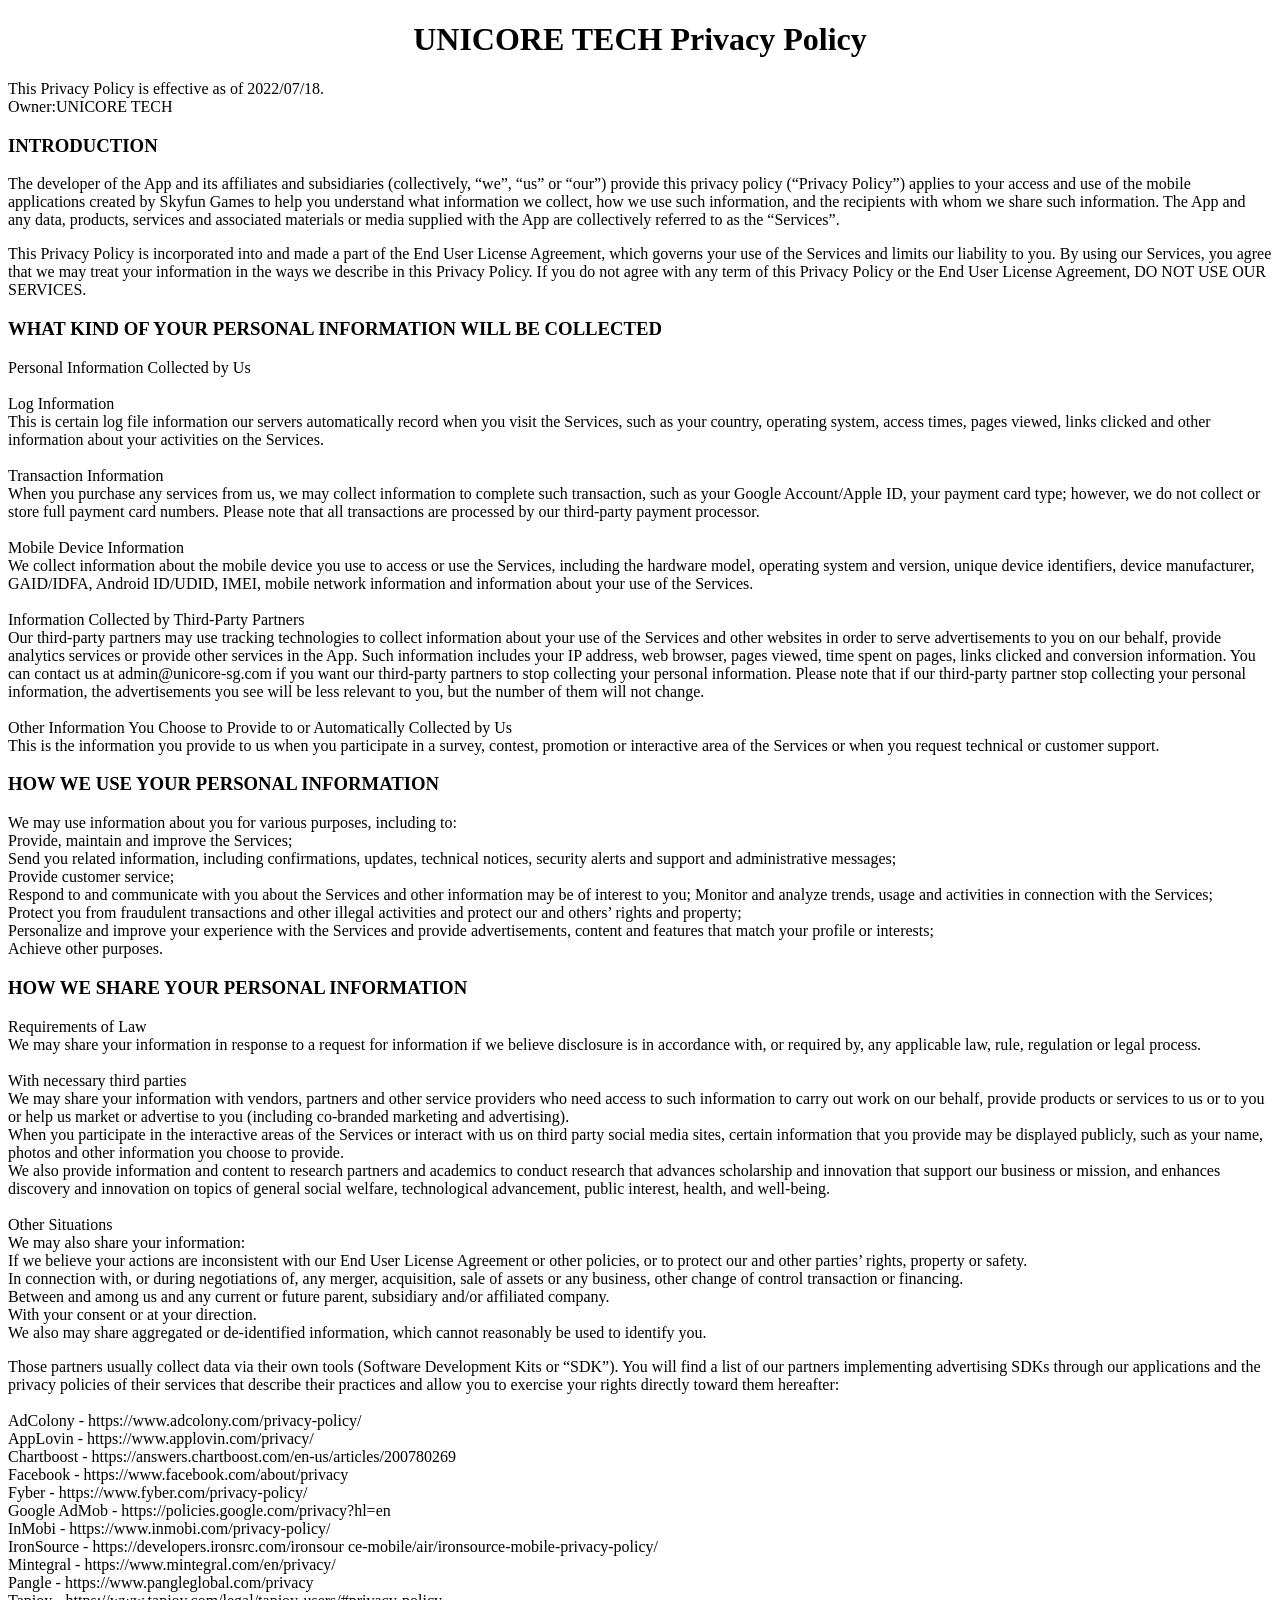
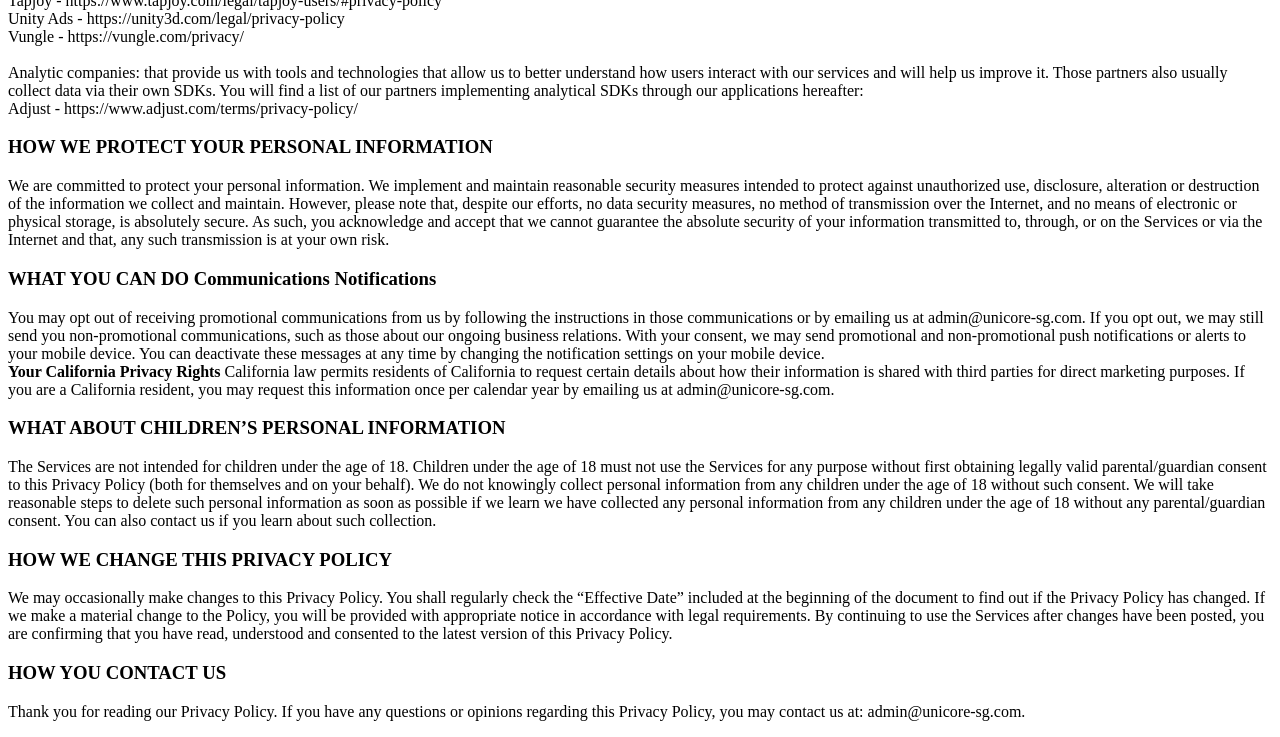
==== privacy.html @ 19e4e2d3 "feat: init project" ====
<!DOCTYPE html>
<html>

<head>
	<meta http-equiv="Content-Type" content="text/html; charset=UTF-8">

	<title>UNICORE TECH Privacy Policy</title>
</head>

<body>
	<h1 align="center">UNICORE TECH Privacy Policy</h1>
	<p>This Privacy Policy is effective as of 2022/07/18.<br>
		Owner:UNICORE TECH</p>
	<h3>INTRODUCTION</h3>
	<p>The developer of the App and its affiliates and subsidiaries (collectively, “we”, “us” or “our”) provide this
		privacy policy (“Privacy Policy”) applies to your access and use of the mobile applications created by Skyfun
		Games
		to help you understand what information we collect, how we use such information, and the recipients with whom we
		share such information. The App and any data, products, services and associated materials or media supplied with
		the App are collectively referred to as the “Services”.</p>
	<p>
		This Privacy Policy is incorporated into and made a part of the End User License Agreement, which governs your
		use of the Services and limits our liability to you. By using our Services, you agree that we may treat your
		information in the ways we describe in this Privacy Policy. If you do not agree with any term of this Privacy
		Policy or the End User License Agreement, DO NOT USE OUR SERVICES.
	</p>

	<h3>
		WHAT KIND OF YOUR PERSONAL INFORMATION WILL BE COLLECTED
	</h3>
	<p>
		Personal Information Collected by Us <br><br>
		Log Information <br>
		This is certain log file information our servers automatically record when you visit the Services, such as your
		country, operating system, access times, pages viewed, links clicked and other information about your activities
		on the Services.<br><br>
		Transaction Information <br>
		When you purchase any services from us, we may collect information to complete such transaction, such as your
		Google Account/Apple ID, your payment card type; however, we do not collect or store full payment card numbers.
		Please note that all transactions are processed by our third-party payment processor.<br><br>
		Mobile Device Information<br>
		We collect information about the mobile device you use to access or use the Services, including the hardware
		model, operating system and version, unique device identifiers, device manufacturer, GAID/IDFA, Android ID/UDID,
		IMEI, mobile network information and information about your use of the Services.<br><br>
		Information Collected by Third-Party Partners<br>
		Our third-party partners may use tracking technologies to collect information about your use of the Services and
		other websites in order to serve advertisements to you on our behalf, provide analytics services or provide
		other services in the App. Such information includes your IP address, web browser, pages viewed, time spent on
		pages, links clicked and conversion information. You can contact us at admin@unicore-sg.com if you want
		our
		third-party partners to stop collecting your personal information. Please note that if our third-party partner
		stop collecting your personal information, the advertisements you see will be less relevant to you, but the
		number of them will not change.<br><br>
		Other Information You Choose to Provide to or Automatically Collected by Us<br>
		This is the information you provide to us when you participate in a survey, contest, promotion or interactive
		area of the Services or when you request technical or customer support.
	</p>

	<h3>
		HOW WE USE YOUR PERSONAL INFORMATION
	</h3>
	<p>
		We may use information about you for various purposes, including to:<br>
		Provide, maintain and improve the Services;<br>
		Send you related information, including confirmations, updates, technical notices, security alerts and support
		and administrative messages;<br>
		Provide customer service;<br>
		Respond to and communicate with you about the Services and other information may be of interest to you;
		Monitor and analyze trends, usage and activities in connection with the Services;<br>
		Protect you from fraudulent transactions and other illegal activities and protect our and others’ rights and
		property;<br>
		Personalize and improve your experience with the Services and provide advertisements, content and features that
		match your profile or interests;<br>
		Achieve other purposes.<br>
	</p>

	<h3>
		HOW WE SHARE YOUR PERSONAL INFORMATION
	</h3>
	<p>
		Requirements of Law <br>
		We may share your information in response to a request for information if we believe disclosure is in accordance
		with, or required by, any applicable law, rule, regulation or legal process.<br><br>
		With necessary third parties<br>
		We may share your information with vendors, partners and other service providers who need access to such
		information to carry out work on our behalf, provide products or services to us or to you or help us market or
		advertise to you (including co-branded marketing and advertising).<br>
		When you participate in the interactive areas of the Services or interact with us on third party social media
		sites, certain information that you provide may be displayed publicly, such as your name, photos and other
		information you choose to provide.<br>
		We also provide information and content to research partners and academics to conduct research that advances
		scholarship and innovation that support our business or mission, and enhances discovery and innovation on topics
		of general social welfare, technological advancement, public interest, health, and well-being.<br><br>
		Other Situations<br>
		We may also share your information:<br>
		If we believe your actions are inconsistent with our End User License Agreement or other policies, or to protect
		our and other parties’ rights, property or safety.<br>
		In connection with, or during negotiations of, any merger, acquisition, sale of assets or any business, other
		change of control transaction or financing.<br>
		Between and among us and any current or future parent, subsidiary and/or affiliated company.<br>
		With your consent or at your direction.<br>
		We also may share aggregated or de-identified information, which cannot reasonably be used to identify you.<br>

	</p>
	<p>
		Those partners usually collect data via their own tools (Software Development Kits or “SDK”). You will find a
		list of our partners implementing advertising SDKs through our applications and the privacy policies of their
		services that describe their practices and allow you to exercise your rights directly toward them
		hereafter:<br><br>

		AdColony - https://www.adcolony.com/privacy-policy/<br>

		AppLovin - https://www.applovin.com/privacy/<br>

		Chartboost - https://answers.chartboost.com/en-us/articles/200780269<br>

		Facebook - https://www.facebook.com/about/privacy<br>

		Fyber - https://www.fyber.com/privacy-policy/<br>

		Google AdMob - https://policies.google.com/privacy?hl=en <br>

		InMobi - https://www.inmobi.com/privacy-policy/<br>

		IronSource - https://developers.ironsrc.com/ironsour ce-mobile/air/ironsource-mobile-privacy-policy/<br>

		Mintegral - https://www.mintegral.com/en/privacy/<br>

		Pangle - https://www.pangleglobal.com/privacy<br>

		Tapjoy - https://www.tapjoy.com/legal/tapjoy-users/#privacy-policy<br>

		Unity Ads - https://unity3d.com/legal/privacy-policy<br>

		Vungle - https://vungle.com/privacy/<br><br>

		Analytic companies: that provide us with tools and technologies that allow us to better understand how users
		interact with our services and will help us improve it. Those partners also usually collect data via their own
		SDKs. You will find a list of our partners implementing analytical SDKs through our applications hereafter:<br>

		Adjust - https://www.adjust.com/terms/privacy-policy/<br>

	</p>

	<h3>
		HOW WE PROTECT YOUR PERSONAL INFORMATION
	</h3>
	<p>
		We are committed to protect your personal information. We implement and maintain reasonable security measures
		intended to protect against unauthorized use, disclosure, alteration or destruction of the information we
		collect and maintain. However, please note that, despite our efforts, no data security measures, no method of
		transmission over the Internet, and no means of electronic or physical storage, is absolutely secure. As such,
		you acknowledge and accept that we cannot guarantee the absolute security of your information transmitted to,
		through, or on the Services or via the Internet and that, any such transmission is at your own risk.
	</p>


	<h3>
		WHAT YOU CAN DO
		Communications Notifications

	</h3>
	<p>
		You may opt out of receiving promotional communications from us by following the instructions in those
		communications or by emailing us at admin@unicore-sg.com. If you opt out, we may still send you
		non-promotional
		communications, such as those about our ongoing business relations. With your consent, we may send promotional
		and non-promotional push notifications or alerts to your mobile device.
		You can deactivate these messages at any time by changing the notification settings on your mobile device.<br>
		<b>Your California Privacy Rights </b> California law permits residents of California to request certain details
		about how their information is shared with third parties for direct marketing purposes. If you are a California
		resident, you may request this information once per calendar year by emailing us at admin@unicore-sg.com.

	</p>


	<h3>
		WHAT ABOUT CHILDREN’S PERSONAL INFORMATION
	</h3>
	<p>
		The Services are not intended for children under the age of 18. Children under the age of 18 must not use the
		Services for any purpose without first obtaining legally valid parental/guardian consent to this Privacy Policy
		(both for themselves and on your behalf). We do not knowingly collect personal information from any children
		under the age of 18 without such consent. We will take reasonable steps to delete such personal information as
		soon as possible if we learn we have collected any personal information from any children under the age of 18
		without any parental/guardian consent. You can also contact us if you learn about such collection.
	</p>


	<h3>
		HOW WE CHANGE THIS PRIVACY POLICY
	</h3>
	<p>
		We may occasionally make changes to this Privacy Policy. You shall regularly check the “Effective Date” included
		at the beginning of the document to find out if the Privacy Policy has changed. If we make a material change to
		the Policy, you will be provided with appropriate notice in accordance with legal requirements. By continuing to
		use the Services after changes have been posted, you are confirming that you have read, understood and consented
		to the latest version of this Privacy Policy.
	</p>


	<h3>
		HOW YOU CONTACT US
	</h3>
	<p>
		Thank you for reading our Privacy Policy. If you have any questions or opinions regarding this Privacy Policy,
		you may contact us at: admin@unicore-sg.com.
	</p>


</body>

</html>
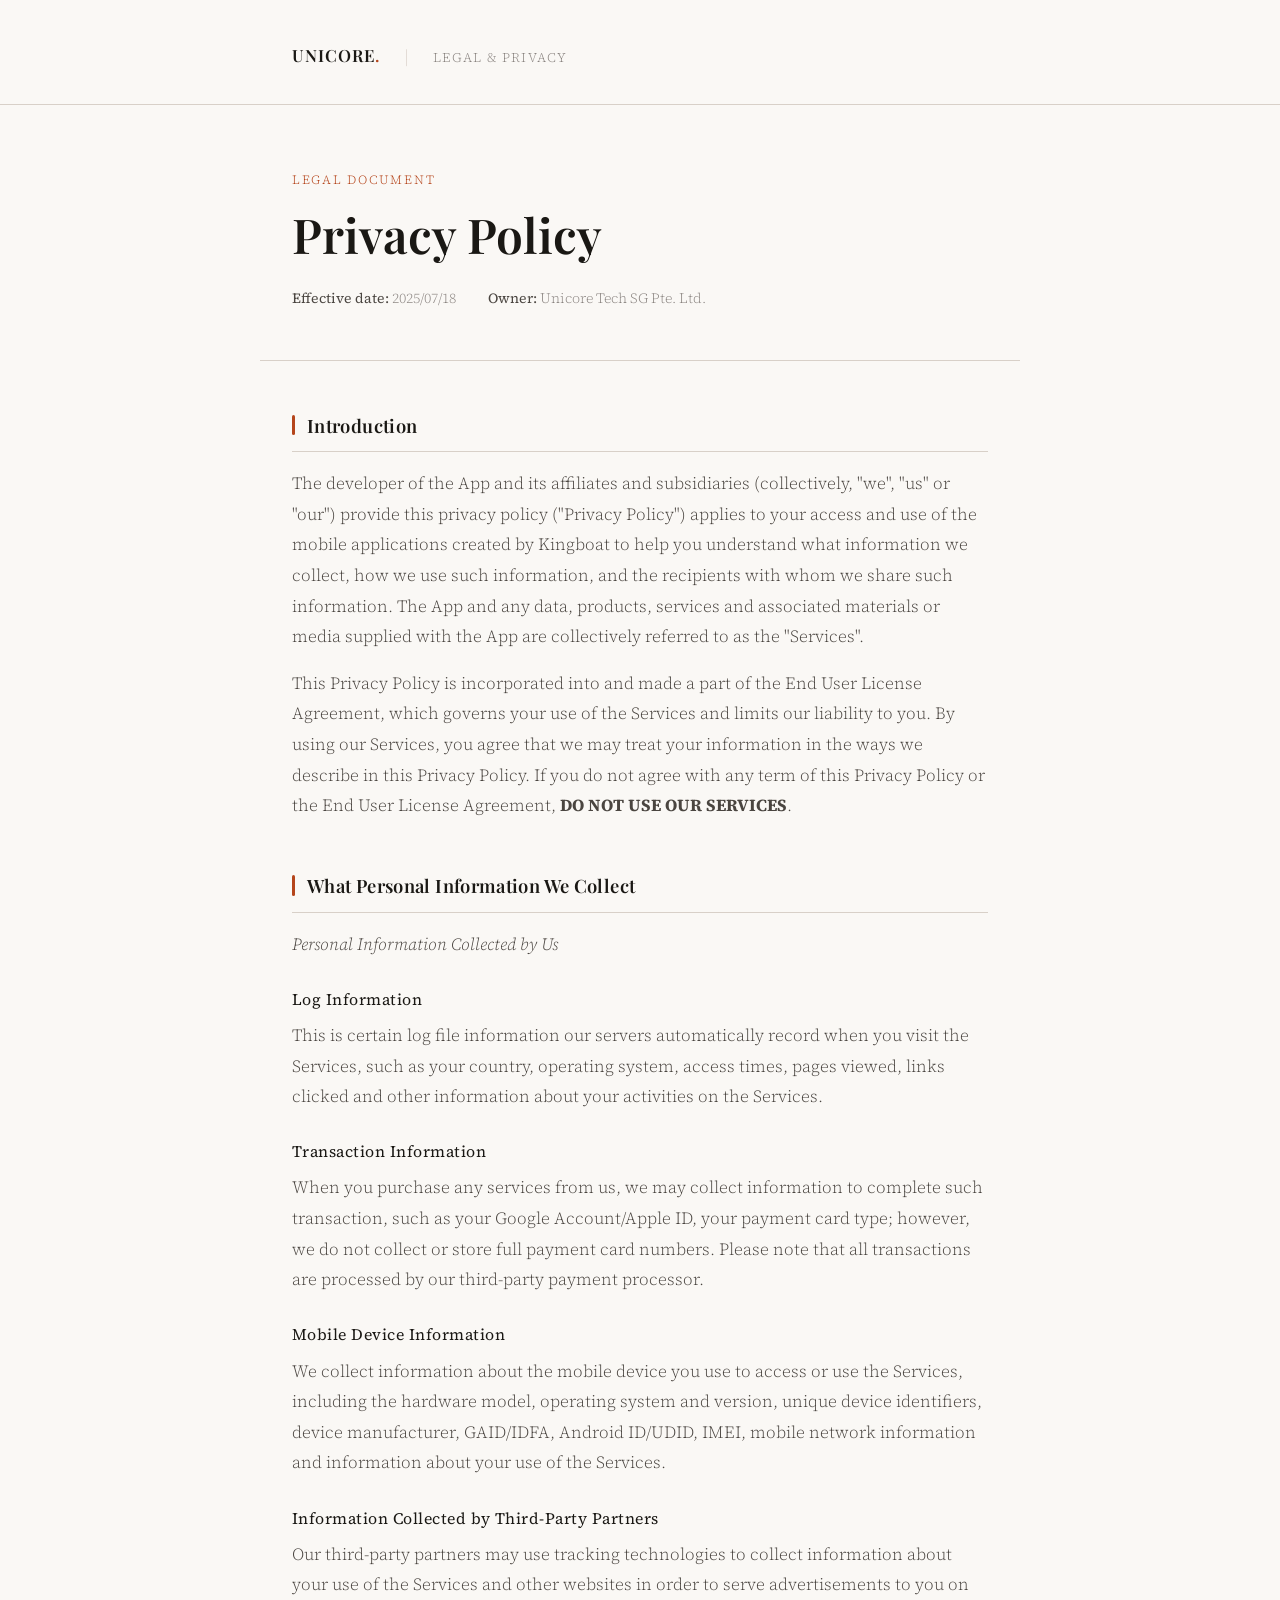
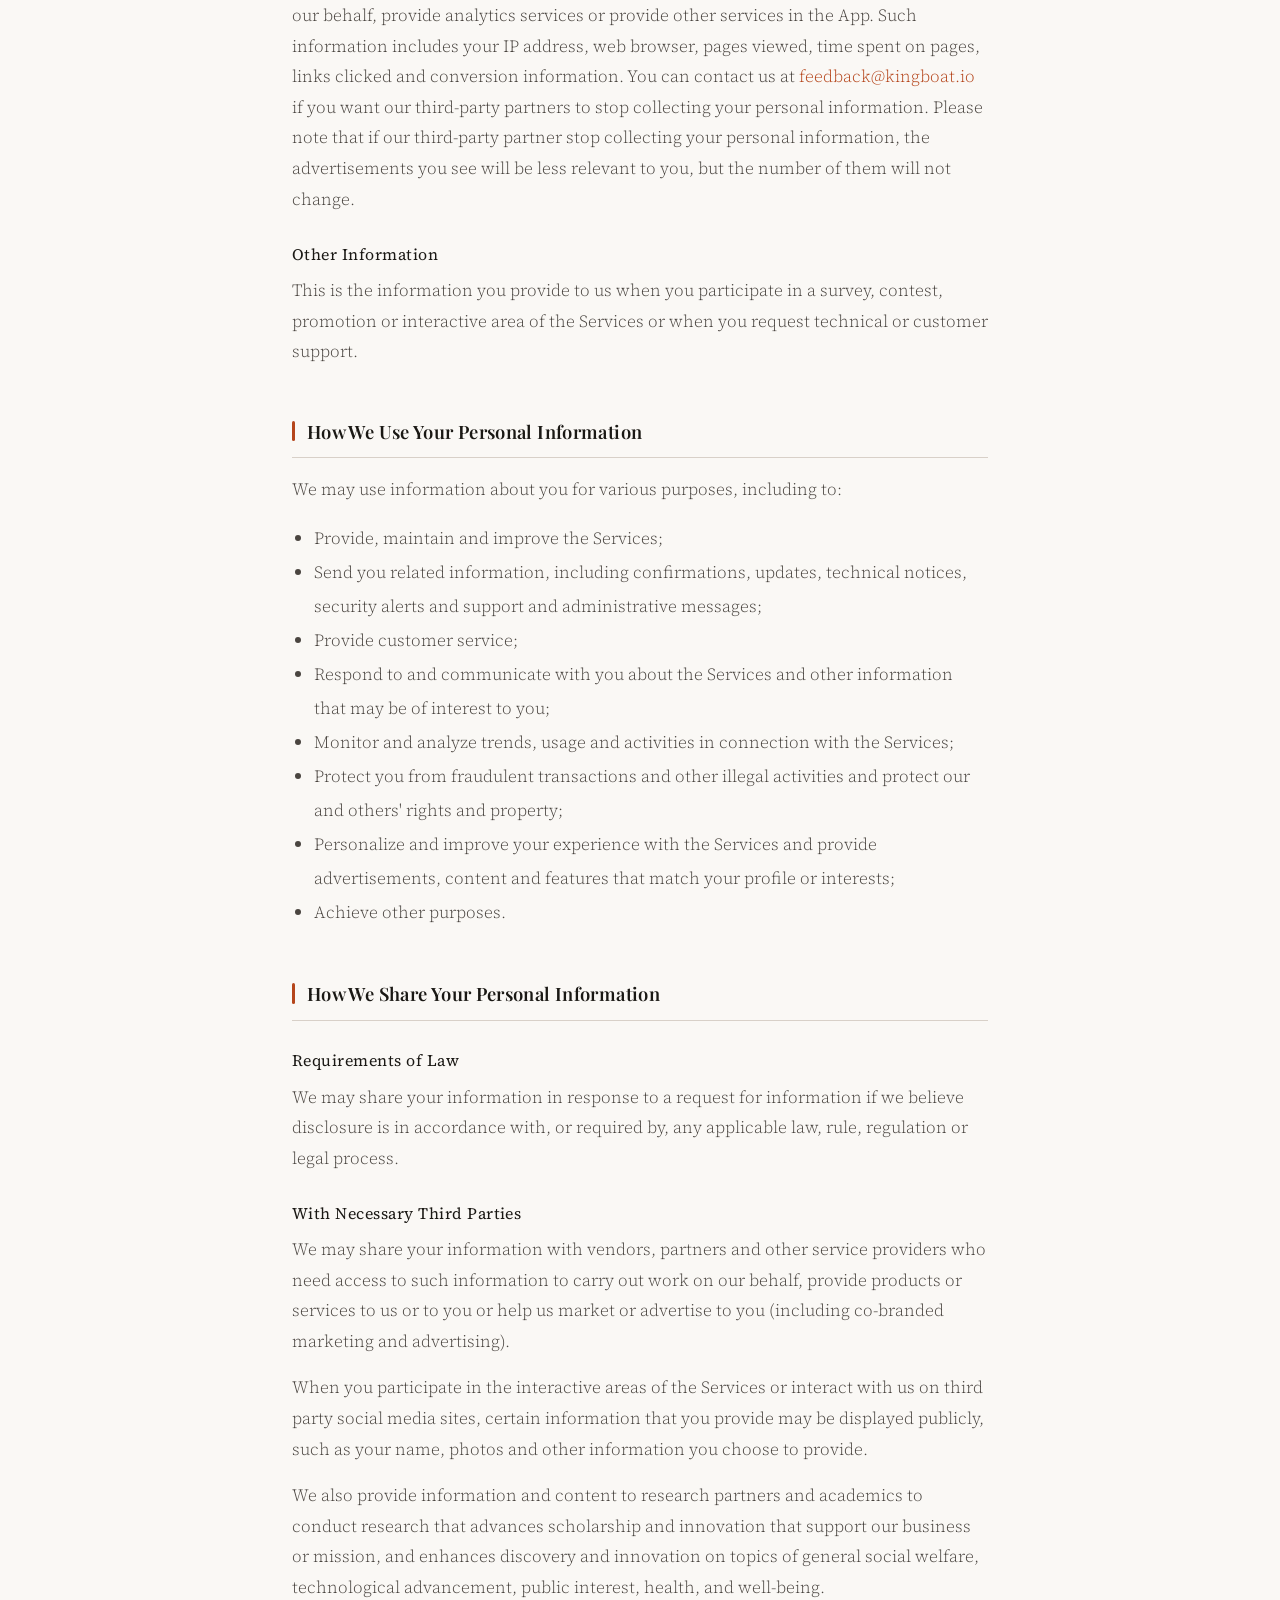
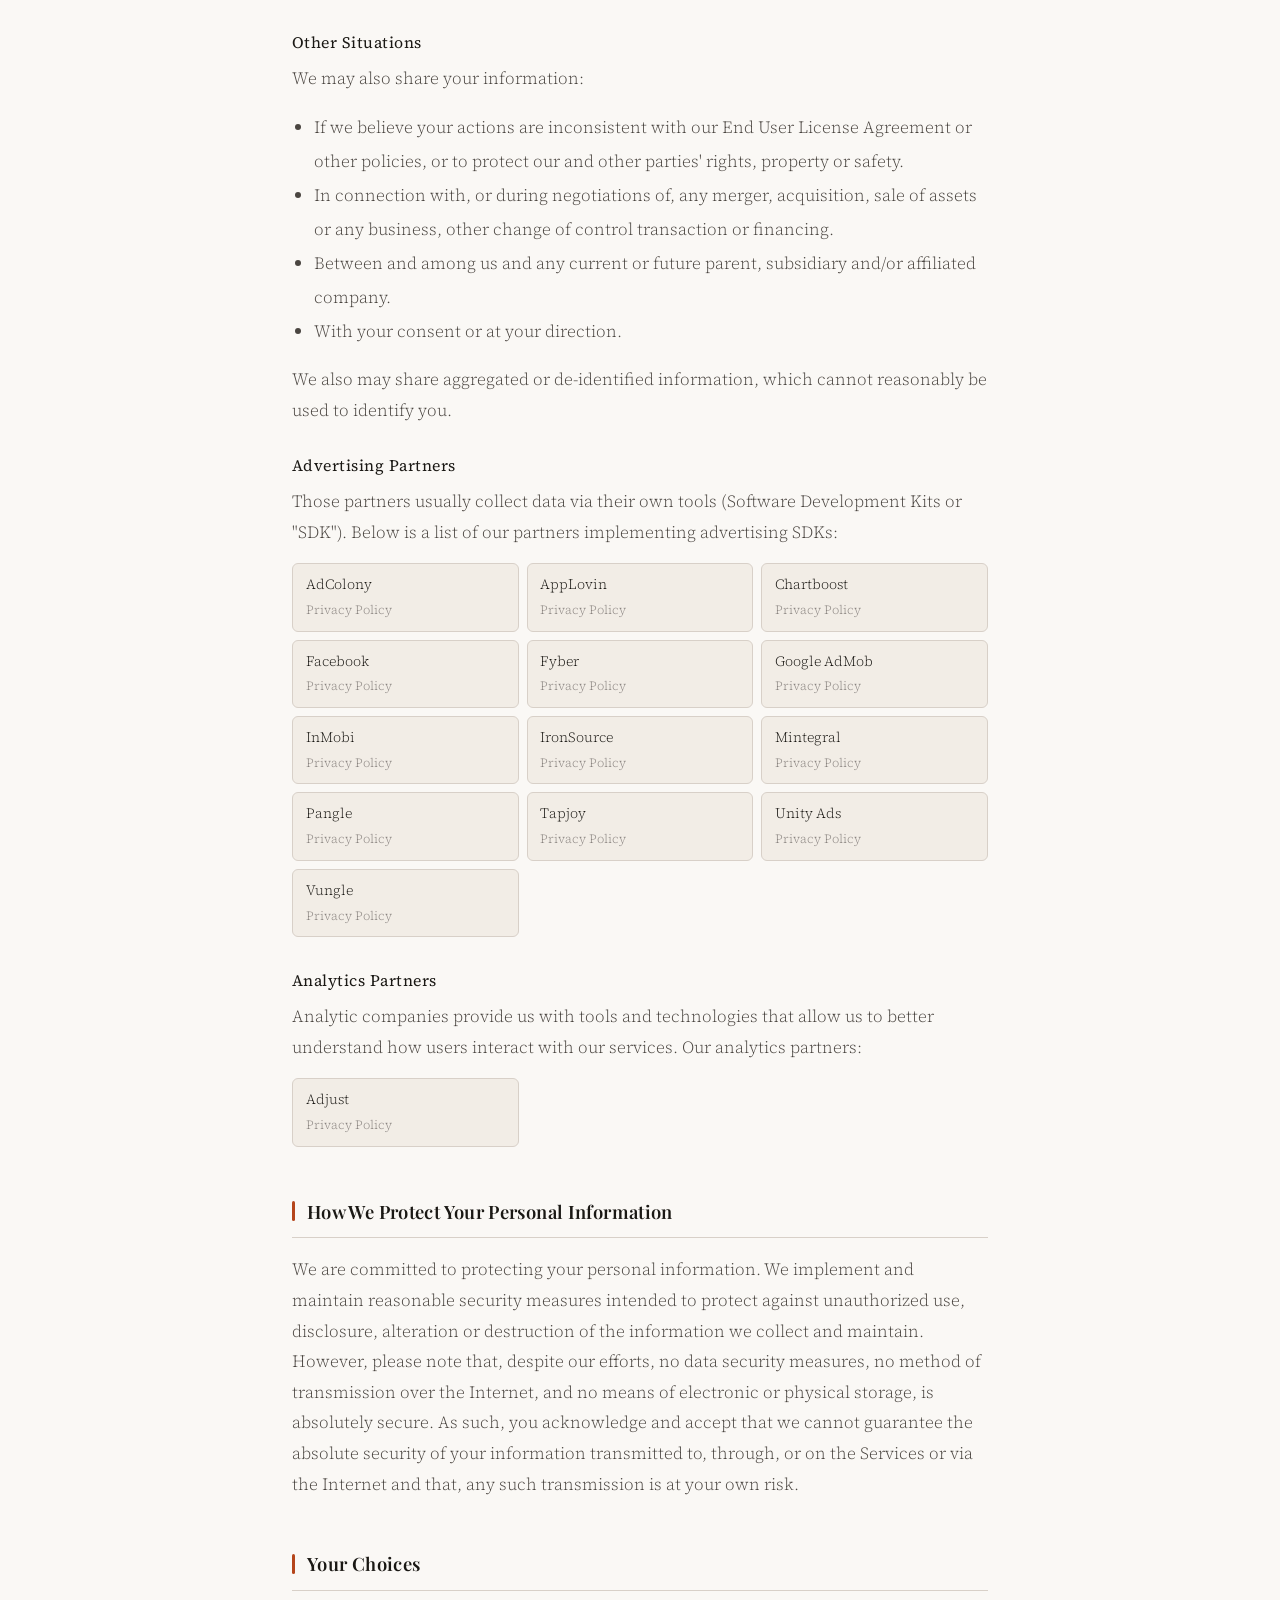
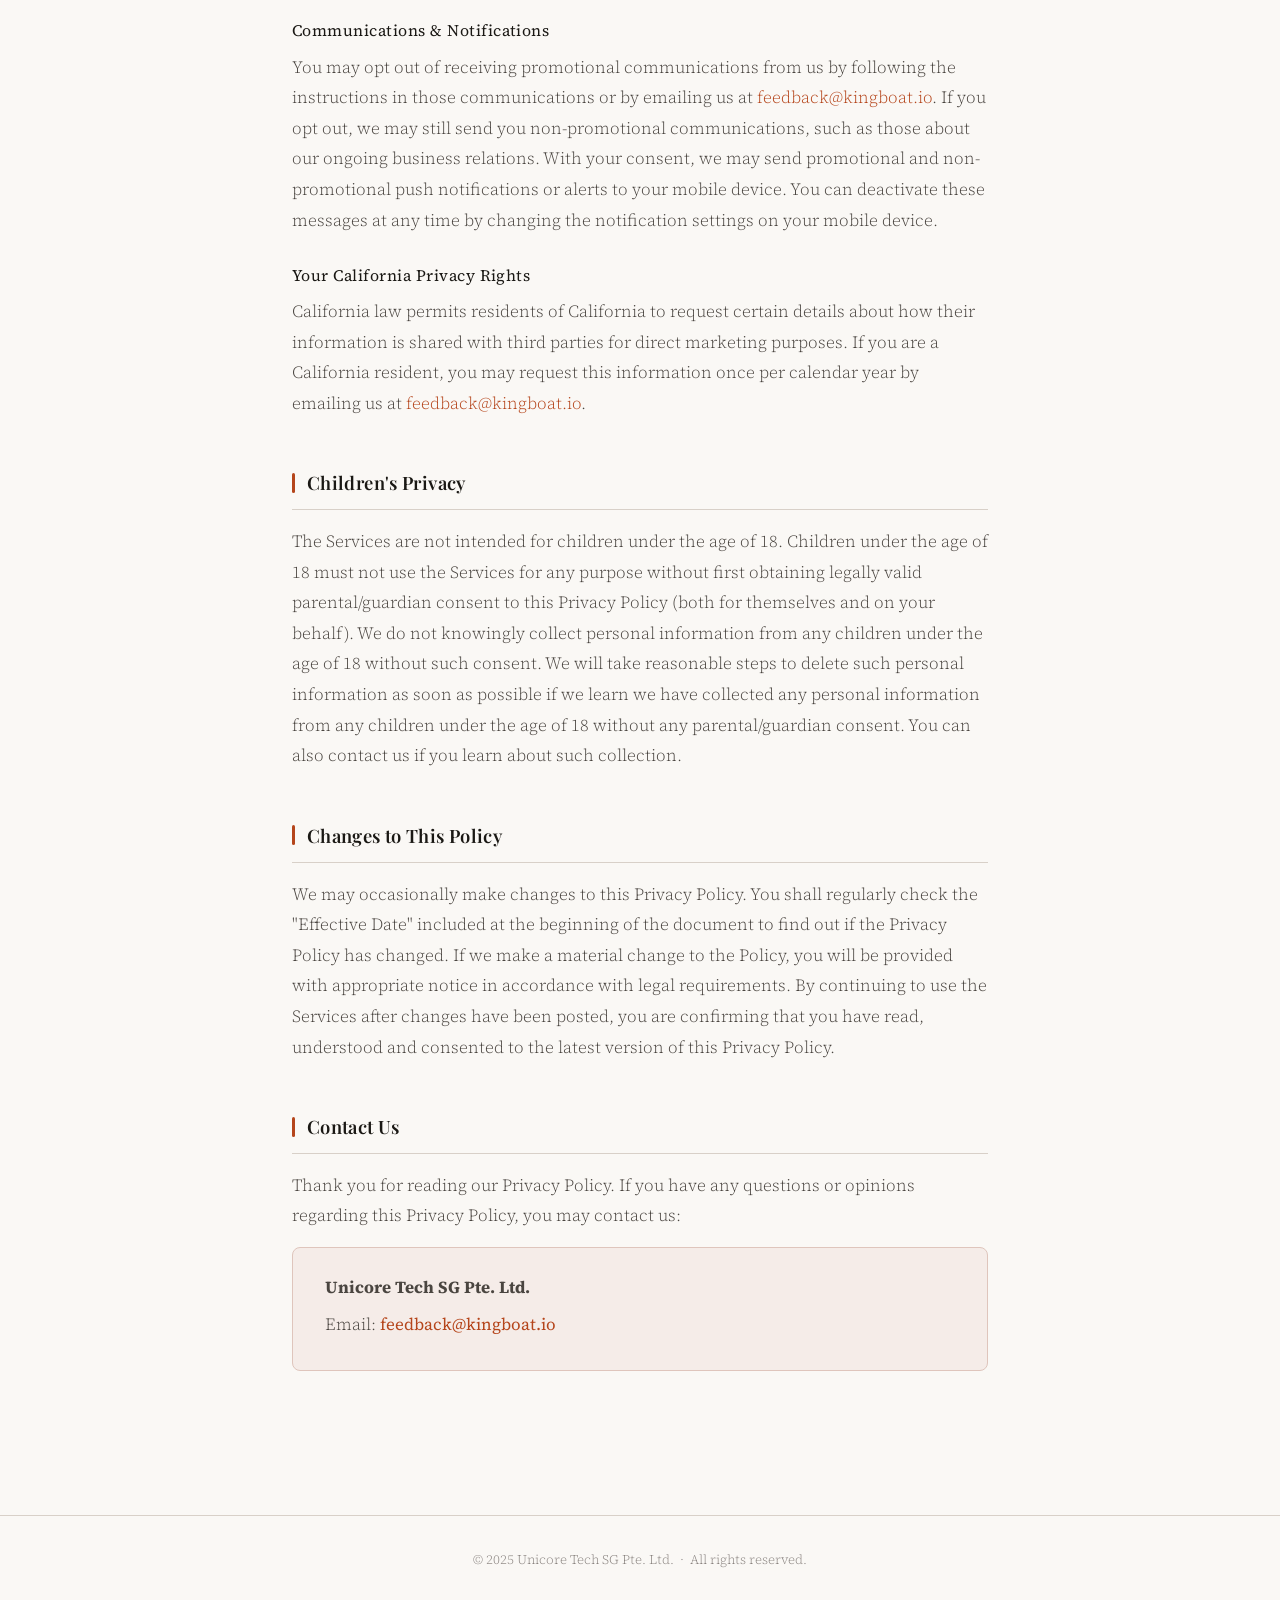
==== commit 1f009776: "chore: update privacy and terms" ====
--- a/privacy.html
+++ b/privacy.html
@@ -1,213 +1,348 @@
 <!DOCTYPE html>
-<html>
-
+<html lang="en">
 <head>
-	<meta http-equiv="Content-Type" content="text/html; charset=UTF-8">
-
-	<title>UNICORE TECH Privacy Policy</title>
+  <meta charset="UTF-8" />
+  <meta name="viewport" content="width=device-width, initial-scale=1.0" />
+  <title>Privacy Policy — Unicore Tech SG</title>
+  <link rel="preconnect" href="https://fonts.googleapis.com" />
+  <link rel="preconnect" href="https://fonts.gstatic.com" crossorigin />
+  <link href="https://fonts.googleapis.com/css2?family=Playfair+Display:wght@400;600&family=Source+Serif+4:ital,opsz,wght@0,8..60,300;0,8..60,400;1,8..60,300&display=swap" rel="stylesheet" />
+  <style>
+    :root {
+      --ink: #1a1814;
+      --ink-light: #4a4540;
+      --ink-faint: #8a8480;
+      --rule: #d8d0c8;
+      --bg: #faf8f5;
+      --bg-warm: #f2ede6;
+      --accent: #b5451b;
+      --accent-light: #f5ece8;
+    }
+
+    *, *::before, *::after { box-sizing: border-box; margin: 0; padding: 0; }
+
+    html { scroll-behavior: smooth; }
+
+    body {
+      background: var(--bg);
+      color: var(--ink);
+      font-family: 'Source Serif 4', Georgia, serif;
+      font-weight: 300;
+      font-size: 17px;
+      line-height: 1.8;
+      -webkit-font-smoothing: antialiased;
+    }
+
+    /* ── Header ── */
+    header {
+      border-bottom: 1px solid var(--rule);
+      padding: 2.5rem 0 2rem;
+      background: var(--bg);
+      position: sticky;
+      top: 0;
+      z-index: 10;
+    }
+    .header-inner {
+      max-width: 760px;
+      margin: 0 auto;
+      padding: 0 2rem;
+      display: flex;
+      align-items: baseline;
+      gap: 1.5rem;
+    }
+    .brand {
+      font-family: 'Playfair Display', Georgia, serif;
+      font-weight: 600;
+      font-size: 1.05rem;
+      letter-spacing: 0.06em;
+      text-transform: uppercase;
+      color: var(--ink);
+      text-decoration: none;
+    }
+    .brand span { color: var(--accent); }
+    .header-divider { color: var(--rule); font-weight: 300; }
+    .header-label {
+      font-size: 0.82rem;
+      letter-spacing: 0.1em;
+      text-transform: uppercase;
+      color: var(--ink-faint);
+    }
+
+    /* ── Hero ── */
+    .hero {
+      max-width: 760px;
+      margin: 0 auto;
+      padding: 4rem 2rem 3rem;
+      border-bottom: 1px solid var(--rule);
+    }
+    .hero-eyebrow {
+      font-size: 0.78rem;
+      letter-spacing: 0.14em;
+      text-transform: uppercase;
+      color: var(--accent);
+      margin-bottom: 1rem;
+    }
+    h1 {
+      font-family: 'Playfair Display', Georgia, serif;
+      font-weight: 600;
+      font-size: clamp(2rem, 5vw, 3rem);
+      line-height: 1.15;
+      color: var(--ink);
+      margin-bottom: 1.5rem;
+    }
+    .hero-meta {
+      display: flex;
+      flex-wrap: wrap;
+      gap: 2rem;
+      font-size: 0.88rem;
+      color: var(--ink-faint);
+    }
+    .hero-meta strong { color: var(--ink-light); font-weight: 400; }
+
+    /* ── Layout ── */
+    .document {
+      max-width: 760px;
+      margin: 0 auto;
+      padding: 3rem 2rem 6rem;
+    }
+
+    /* ── Section ── */
+    section { margin-bottom: 3rem; }
+
+    h2 {
+      font-family: 'Playfair Display', Georgia, serif;
+      font-weight: 600;
+      font-size: 1.15rem;
+      letter-spacing: 0.02em;
+      color: var(--ink);
+      margin-bottom: 1rem;
+      padding-bottom: 0.6rem;
+      border-bottom: 1px solid var(--rule);
+      display: flex;
+      align-items: center;
+      gap: 0.75rem;
+    }
+    h2::before {
+      content: '';
+      display: inline-block;
+      width: 3px;
+      height: 1.1em;
+      background: var(--accent);
+      border-radius: 2px;
+      flex-shrink: 0;
+    }
+
+    h3 {
+      font-family: 'Source Serif 4', Georgia, serif;
+      font-weight: 400;
+      font-size: 1rem;
+      letter-spacing: 0.03em;
+      color: var(--ink);
+      margin-top: 1.6rem;
+      margin-bottom: 0.4rem;
+    }
+
+    p { margin-bottom: 1rem; color: var(--ink-light); }
+
+    a {
+      color: var(--accent);
+      text-decoration: none;
+      border-bottom: 1px solid transparent;
+      transition: border-color 0.2s;
+    }
+    a:hover { border-color: var(--accent); }
+
+    /* ── Partner list ── */
+    .partner-grid {
+      display: grid;
+      grid-template-columns: repeat(auto-fill, minmax(200px, 1fr));
+      gap: 0.5rem;
+      margin-top: 1rem;
+    }
+    .partner-item {
+      background: var(--bg-warm);
+      border: 1px solid var(--rule);
+      border-radius: 6px;
+      padding: 0.5rem 0.8rem;
+      font-size: 0.88rem;
+    }
+    .partner-item a { font-size: 0.78rem; display: block; color: var(--ink-faint); margin-top: 0.1rem; }
+    .partner-item a:hover { color: var(--accent); }
+
+    /* ── Contact box ── */
+    .contact-box {
+      background: var(--accent-light);
+      border: 1px solid #dfc5bc;
+      border-radius: 8px;
+      padding: 1.5rem 2rem;
+      margin-top: 1rem;
+    }
+    .contact-box p { color: var(--ink-light); margin-bottom: 0.4rem; }
+    .contact-box a { font-weight: 400; }
+
+    /* ── Footer ── */
+    footer {
+      border-top: 1px solid var(--rule);
+      padding: 2rem;
+      text-align: center;
+      font-size: 0.82rem;
+      color: var(--ink-faint);
+    }
+
+    @media (max-width: 600px) {
+      .header-inner { flex-direction: column; gap: 0.3rem; }
+      .header-divider { display: none; }
+      .partner-grid { grid-template-columns: 1fr 1fr; }
+    }
+  </style>
 </head>
-
 <body>
-	<h1 align="center">UNICORE TECH Privacy Policy</h1>
-	<p>This Privacy Policy is effective as of 2022/07/18.<br>
-		Owner:UNICORE TECH</p>
-	<h3>INTRODUCTION</h3>
-	<p>The developer of the App and its affiliates and subsidiaries (collectively, “we”, “us” or “our”) provide this
-		privacy policy (“Privacy Policy”) applies to your access and use of the mobile applications created by Skyfun
-		Games
-		to help you understand what information we collect, how we use such information, and the recipients with whom we
-		share such information. The App and any data, products, services and associated materials or media supplied with
-		the App are collectively referred to as the “Services”.</p>
-	<p>
-		This Privacy Policy is incorporated into and made a part of the End User License Agreement, which governs your
-		use of the Services and limits our liability to you. By using our Services, you agree that we may treat your
-		information in the ways we describe in this Privacy Policy. If you do not agree with any term of this Privacy
-		Policy or the End User License Agreement, DO NOT USE OUR SERVICES.
-	</p>
-
-	<h3>
-		WHAT KIND OF YOUR PERSONAL INFORMATION WILL BE COLLECTED
-	</h3>
-	<p>
-		Personal Information Collected by Us <br><br>
-		Log Information <br>
-		This is certain log file information our servers automatically record when you visit the Services, such as your
-		country, operating system, access times, pages viewed, links clicked and other information about your activities
-		on the Services.<br><br>
-		Transaction Information <br>
-		When you purchase any services from us, we may collect information to complete such transaction, such as your
-		Google Account/Apple ID, your payment card type; however, we do not collect or store full payment card numbers.
-		Please note that all transactions are processed by our third-party payment processor.<br><br>
-		Mobile Device Information<br>
-		We collect information about the mobile device you use to access or use the Services, including the hardware
-		model, operating system and version, unique device identifiers, device manufacturer, GAID/IDFA, Android ID/UDID,
-		IMEI, mobile network information and information about your use of the Services.<br><br>
-		Information Collected by Third-Party Partners<br>
-		Our third-party partners may use tracking technologies to collect information about your use of the Services and
-		other websites in order to serve advertisements to you on our behalf, provide analytics services or provide
-		other services in the App. Such information includes your IP address, web browser, pages viewed, time spent on
-		pages, links clicked and conversion information. You can contact us at admin@unicore-sg.com if you want
-		our
-		third-party partners to stop collecting your personal information. Please note that if our third-party partner
-		stop collecting your personal information, the advertisements you see will be less relevant to you, but the
-		number of them will not change.<br><br>
-		Other Information You Choose to Provide to or Automatically Collected by Us<br>
-		This is the information you provide to us when you participate in a survey, contest, promotion or interactive
-		area of the Services or when you request technical or customer support.
-	</p>
-
-	<h3>
-		HOW WE USE YOUR PERSONAL INFORMATION
-	</h3>
-	<p>
-		We may use information about you for various purposes, including to:<br>
-		Provide, maintain and improve the Services;<br>
-		Send you related information, including confirmations, updates, technical notices, security alerts and support
-		and administrative messages;<br>
-		Provide customer service;<br>
-		Respond to and communicate with you about the Services and other information may be of interest to you;
-		Monitor and analyze trends, usage and activities in connection with the Services;<br>
-		Protect you from fraudulent transactions and other illegal activities and protect our and others’ rights and
-		property;<br>
-		Personalize and improve your experience with the Services and provide advertisements, content and features that
-		match your profile or interests;<br>
-		Achieve other purposes.<br>
-	</p>
-
-	<h3>
-		HOW WE SHARE YOUR PERSONAL INFORMATION
-	</h3>
-	<p>
-		Requirements of Law <br>
-		We may share your information in response to a request for information if we believe disclosure is in accordance
-		with, or required by, any applicable law, rule, regulation or legal process.<br><br>
-		With necessary third parties<br>
-		We may share your information with vendors, partners and other service providers who need access to such
-		information to carry out work on our behalf, provide products or services to us or to you or help us market or
-		advertise to you (including co-branded marketing and advertising).<br>
-		When you participate in the interactive areas of the Services or interact with us on third party social media
-		sites, certain information that you provide may be displayed publicly, such as your name, photos and other
-		information you choose to provide.<br>
-		We also provide information and content to research partners and academics to conduct research that advances
-		scholarship and innovation that support our business or mission, and enhances discovery and innovation on topics
-		of general social welfare, technological advancement, public interest, health, and well-being.<br><br>
-		Other Situations<br>
-		We may also share your information:<br>
-		If we believe your actions are inconsistent with our End User License Agreement or other policies, or to protect
-		our and other parties’ rights, property or safety.<br>
-		In connection with, or during negotiations of, any merger, acquisition, sale of assets or any business, other
-		change of control transaction or financing.<br>
-		Between and among us and any current or future parent, subsidiary and/or affiliated company.<br>
-		With your consent or at your direction.<br>
-		We also may share aggregated or de-identified information, which cannot reasonably be used to identify you.<br>
-
-	</p>
-	<p>
-		Those partners usually collect data via their own tools (Software Development Kits or “SDK”). You will find a
-		list of our partners implementing advertising SDKs through our applications and the privacy policies of their
-		services that describe their practices and allow you to exercise your rights directly toward them
-		hereafter:<br><br>
-
-		AdColony - https://www.adcolony.com/privacy-policy/<br>
-
-		AppLovin - https://www.applovin.com/privacy/<br>
-
-		Chartboost - https://answers.chartboost.com/en-us/articles/200780269<br>
-
-		Facebook - https://www.facebook.com/about/privacy<br>
-
-		Fyber - https://www.fyber.com/privacy-policy/<br>
-
-		Google AdMob - https://policies.google.com/privacy?hl=en <br>
-
-		InMobi - https://www.inmobi.com/privacy-policy/<br>
-
-		IronSource - https://developers.ironsrc.com/ironsour ce-mobile/air/ironsource-mobile-privacy-policy/<br>
-
-		Mintegral - https://www.mintegral.com/en/privacy/<br>
-
-		Pangle - https://www.pangleglobal.com/privacy<br>
-
-		Tapjoy - https://www.tapjoy.com/legal/tapjoy-users/#privacy-policy<br>
-
-		Unity Ads - https://unity3d.com/legal/privacy-policy<br>
-
-		Vungle - https://vungle.com/privacy/<br><br>
-
-		Analytic companies: that provide us with tools and technologies that allow us to better understand how users
-		interact with our services and will help us improve it. Those partners also usually collect data via their own
-		SDKs. You will find a list of our partners implementing analytical SDKs through our applications hereafter:<br>
-
-		Adjust - https://www.adjust.com/terms/privacy-policy/<br>
-
-	</p>
-
-	<h3>
-		HOW WE PROTECT YOUR PERSONAL INFORMATION
-	</h3>
-	<p>
-		We are committed to protect your personal information. We implement and maintain reasonable security measures
-		intended to protect against unauthorized use, disclosure, alteration or destruction of the information we
-		collect and maintain. However, please note that, despite our efforts, no data security measures, no method of
-		transmission over the Internet, and no means of electronic or physical storage, is absolutely secure. As such,
-		you acknowledge and accept that we cannot guarantee the absolute security of your information transmitted to,
-		through, or on the Services or via the Internet and that, any such transmission is at your own risk.
-	</p>
-
-
-	<h3>
-		WHAT YOU CAN DO
-		Communications Notifications
-
-	</h3>
-	<p>
-		You may opt out of receiving promotional communications from us by following the instructions in those
-		communications or by emailing us at admin@unicore-sg.com. If you opt out, we may still send you
-		non-promotional
-		communications, such as those about our ongoing business relations. With your consent, we may send promotional
-		and non-promotional push notifications or alerts to your mobile device.
-		You can deactivate these messages at any time by changing the notification settings on your mobile device.<br>
-		<b>Your California Privacy Rights </b> California law permits residents of California to request certain details
-		about how their information is shared with third parties for direct marketing purposes. If you are a California
-		resident, you may request this information once per calendar year by emailing us at admin@unicore-sg.com.
-
-	</p>
-
-
-	<h3>
-		WHAT ABOUT CHILDREN’S PERSONAL INFORMATION
-	</h3>
-	<p>
-		The Services are not intended for children under the age of 18. Children under the age of 18 must not use the
-		Services for any purpose without first obtaining legally valid parental/guardian consent to this Privacy Policy
-		(both for themselves and on your behalf). We do not knowingly collect personal information from any children
-		under the age of 18 without such consent. We will take reasonable steps to delete such personal information as
-		soon as possible if we learn we have collected any personal information from any children under the age of 18
-		without any parental/guardian consent. You can also contact us if you learn about such collection.
-	</p>
-
-
-	<h3>
-		HOW WE CHANGE THIS PRIVACY POLICY
-	</h3>
-	<p>
-		We may occasionally make changes to this Privacy Policy. You shall regularly check the “Effective Date” included
-		at the beginning of the document to find out if the Privacy Policy has changed. If we make a material change to
-		the Policy, you will be provided with appropriate notice in accordance with legal requirements. By continuing to
-		use the Services after changes have been posted, you are confirming that you have read, understood and consented
-		to the latest version of this Privacy Policy.
-	</p>
-
-
-	<h3>
-		HOW YOU CONTACT US
-	</h3>
-	<p>
-		Thank you for reading our Privacy Policy. If you have any questions or opinions regarding this Privacy Policy,
-		you may contact us at: admin@unicore-sg.com.
-	</p>
-
+
+<header>
+  <div class="header-inner">
+    <a class="brand" href="/">Unicore<span>.</span></a>
+    <span class="header-divider">|</span>
+    <span class="header-label">Legal &amp; Privacy</span>
+  </div>
+</header>
+
+<div class="hero">
+  <p class="hero-eyebrow">Legal Document</p>
+  <h1>Privacy Policy</h1>
+  <div class="hero-meta">
+    <span><strong>Effective date:</strong> 2025/07/18</span>
+    <span><strong>Owner:</strong> Unicore Tech SG Pte. Ltd.</span>
+  </div>
+</div>
+
+<main class="document">
+
+  <section>
+    <h2>Introduction</h2>
+    <p>The developer of the App and its affiliates and subsidiaries (collectively, "we", "us" or "our") provide this privacy policy ("Privacy Policy") applies to your access and use of the mobile applications created by Kingboat to help you understand what information we collect, how we use such information, and the recipients with whom we share such information. The App and any data, products, services and associated materials or media supplied with the App are collectively referred to as the "Services".</p>
+    <p>This Privacy Policy is incorporated into and made a part of the End User License Agreement, which governs your use of the Services and limits our liability to you. By using our Services, you agree that we may treat your information in the ways we describe in this Privacy Policy. If you do not agree with any term of this Privacy Policy or the End User License Agreement, <strong>DO NOT USE OUR SERVICES</strong>.</p>
+  </section>
+
+  <section>
+    <h2>What Personal Information We Collect</h2>
+    <p><em>Personal Information Collected by Us</em></p>
+
+    <h3>Log Information</h3>
+    <p>This is certain log file information our servers automatically record when you visit the Services, such as your country, operating system, access times, pages viewed, links clicked and other information about your activities on the Services.</p>
+
+    <h3>Transaction Information</h3>
+    <p>When you purchase any services from us, we may collect information to complete such transaction, such as your Google Account/Apple ID, your payment card type; however, we do not collect or store full payment card numbers. Please note that all transactions are processed by our third-party payment processor.</p>
+
+    <h3>Mobile Device Information</h3>
+    <p>We collect information about the mobile device you use to access or use the Services, including the hardware model, operating system and version, unique device identifiers, device manufacturer, GAID/IDFA, Android ID/UDID, IMEI, mobile network information and information about your use of the Services.</p>
+
+    <h3>Information Collected by Third-Party Partners</h3>
+    <p>Our third-party partners may use tracking technologies to collect information about your use of the Services and other websites in order to serve advertisements to you on our behalf, provide analytics services or provide other services in the App. Such information includes your IP address, web browser, pages viewed, time spent on pages, links clicked and conversion information. You can contact us at <a href="mailto:feedback@kingboat.io">feedback@kingboat.io</a> if you want our third-party partners to stop collecting your personal information. Please note that if our third-party partner stop collecting your personal information, the advertisements you see will be less relevant to you, but the number of them will not change.</p>
+
+    <h3>Other Information</h3>
+    <p>This is the information you provide to us when you participate in a survey, contest, promotion or interactive area of the Services or when you request technical or customer support.</p>
+  </section>
+
+  <section>
+    <h2>How We Use Your Personal Information</h2>
+    <p>We may use information about you for various purposes, including to:</p>
+    <ul style="padding-left:1.4rem; color: var(--ink-light); line-height:2;">
+      <li>Provide, maintain and improve the Services;</li>
+      <li>Send you related information, including confirmations, updates, technical notices, security alerts and support and administrative messages;</li>
+      <li>Provide customer service;</li>
+      <li>Respond to and communicate with you about the Services and other information that may be of interest to you;</li>
+      <li>Monitor and analyze trends, usage and activities in connection with the Services;</li>
+      <li>Protect you from fraudulent transactions and other illegal activities and protect our and others' rights and property;</li>
+      <li>Personalize and improve your experience with the Services and provide advertisements, content and features that match your profile or interests;</li>
+      <li>Achieve other purposes.</li>
+    </ul>
+  </section>
+
+  <section>
+    <h2>How We Share Your Personal Information</h2>
+
+    <h3>Requirements of Law</h3>
+    <p>We may share your information in response to a request for information if we believe disclosure is in accordance with, or required by, any applicable law, rule, regulation or legal process.</p>
+
+    <h3>With Necessary Third Parties</h3>
+    <p>We may share your information with vendors, partners and other service providers who need access to such information to carry out work on our behalf, provide products or services to us or to you or help us market or advertise to you (including co-branded marketing and advertising).</p>
+    <p>When you participate in the interactive areas of the Services or interact with us on third party social media sites, certain information that you provide may be displayed publicly, such as your name, photos and other information you choose to provide.</p>
+    <p>We also provide information and content to research partners and academics to conduct research that advances scholarship and innovation that support our business or mission, and enhances discovery and innovation on topics of general social welfare, technological advancement, public interest, health, and well-being.</p>
+
+    <h3>Other Situations</h3>
+    <p>We may also share your information:</p>
+    <ul style="padding-left:1.4rem; color: var(--ink-light); line-height:2;">
+      <li>If we believe your actions are inconsistent with our End User License Agreement or other policies, or to protect our and other parties' rights, property or safety.</li>
+      <li>In connection with, or during negotiations of, any merger, acquisition, sale of assets or any business, other change of control transaction or financing.</li>
+      <li>Between and among us and any current or future parent, subsidiary and/or affiliated company.</li>
+      <li>With your consent or at your direction.</li>
+    </ul>
+    <p style="margin-top:1rem;">We also may share aggregated or de-identified information, which cannot reasonably be used to identify you.</p>
+
+    <h3>Advertising Partners</h3>
+    <p>Those partners usually collect data via their own tools (Software Development Kits or "SDK"). Below is a list of our partners implementing advertising SDKs:</p>
+    <div class="partner-grid">
+      <div class="partner-item">AdColony<a href="https://www.adcolony.com/privacy-policy/" target="_blank" rel="noopener">Privacy Policy</a></div>
+      <div class="partner-item">AppLovin<a href="https://www.applovin.com/privacy/" target="_blank" rel="noopener">Privacy Policy</a></div>
+      <div class="partner-item">Chartboost<a href="https://answers.chartboost.com/en-us/articles/200780269" target="_blank" rel="noopener">Privacy Policy</a></div>
+      <div class="partner-item">Facebook<a href="https://www.facebook.com/about/privacy" target="_blank" rel="noopener">Privacy Policy</a></div>
+      <div class="partner-item">Fyber<a href="https://www.fyber.com/privacy-policy/" target="_blank" rel="noopener">Privacy Policy</a></div>
+      <div class="partner-item">Google AdMob<a href="https://policies.google.com/privacy?hl=en" target="_blank" rel="noopener">Privacy Policy</a></div>
+      <div class="partner-item">InMobi<a href="https://www.inmobi.com/privacy-policy/" target="_blank" rel="noopener">Privacy Policy</a></div>
+      <div class="partner-item">IronSource<a href="https://developers.ironsrc.com/ironsource-mobile/air/ironsource-mobile-privacy-policy/" target="_blank" rel="noopener">Privacy Policy</a></div>
+      <div class="partner-item">Mintegral<a href="https://www.mintegral.com/en/privacy/" target="_blank" rel="noopener">Privacy Policy</a></div>
+      <div class="partner-item">Pangle<a href="https://www.pangleglobal.com/privacy" target="_blank" rel="noopener">Privacy Policy</a></div>
+      <div class="partner-item">Tapjoy<a href="https://www.tapjoy.com/legal/tapjoy-users/#privacy-policy" target="_blank" rel="noopener">Privacy Policy</a></div>
+      <div class="partner-item">Unity Ads<a href="https://unity3d.com/legal/privacy-policy" target="_blank" rel="noopener">Privacy Policy</a></div>
+      <div class="partner-item">Vungle<a href="https://vungle.com/privacy/" target="_blank" rel="noopener">Privacy Policy</a></div>
+    </div>
+
+    <h3 style="margin-top:1.8rem;">Analytics Partners</h3>
+    <p>Analytic companies provide us with tools and technologies that allow us to better understand how users interact with our services. Our analytics partners:</p>
+    <div class="partner-grid">
+      <div class="partner-item">Adjust<a href="https://www.adjust.com/terms/privacy-policy/" target="_blank" rel="noopener">Privacy Policy</a></div>
+    </div>
+  </section>
+
+  <section>
+    <h2>How We Protect Your Personal Information</h2>
+    <p>We are committed to protecting your personal information. We implement and maintain reasonable security measures intended to protect against unauthorized use, disclosure, alteration or destruction of the information we collect and maintain. However, please note that, despite our efforts, no data security measures, no method of transmission over the Internet, and no means of electronic or physical storage, is absolutely secure. As such, you acknowledge and accept that we cannot guarantee the absolute security of your information transmitted to, through, or on the Services or via the Internet and that, any such transmission is at your own risk.</p>
+  </section>
+
+  <section>
+    <h2>Your Choices</h2>
+
+    <h3>Communications &amp; Notifications</h3>
+    <p>You may opt out of receiving promotional communications from us by following the instructions in those communications or by emailing us at <a href="mailto:feedback@kingboat.io">feedback@kingboat.io</a>. If you opt out, we may still send you non-promotional communications, such as those about our ongoing business relations. With your consent, we may send promotional and non-promotional push notifications or alerts to your mobile device. You can deactivate these messages at any time by changing the notification settings on your mobile device.</p>
+
+    <h3>Your California Privacy Rights</h3>
+    <p>California law permits residents of California to request certain details about how their information is shared with third parties for direct marketing purposes. If you are a California resident, you may request this information once per calendar year by emailing us at <a href="mailto:feedback@kingboat.io">feedback@kingboat.io</a>.</p>
+  </section>
+
+  <section>
+    <h2>Children's Privacy</h2>
+    <p>The Services are not intended for children under the age of 18. Children under the age of 18 must not use the Services for any purpose without first obtaining legally valid parental/guardian consent to this Privacy Policy (both for themselves and on your behalf). We do not knowingly collect personal information from any children under the age of 18 without such consent. We will take reasonable steps to delete such personal information as soon as possible if we learn we have collected any personal information from any children under the age of 18 without any parental/guardian consent. You can also contact us if you learn about such collection.</p>
+  </section>
+
+  <section>
+    <h2>Changes to This Policy</h2>
+    <p>We may occasionally make changes to this Privacy Policy. You shall regularly check the "Effective Date" included at the beginning of the document to find out if the Privacy Policy has changed. If we make a material change to the Policy, you will be provided with appropriate notice in accordance with legal requirements. By continuing to use the Services after changes have been posted, you are confirming that you have read, understood and consented to the latest version of this Privacy Policy.</p>
+  </section>
+
+  <section>
+    <h2>Contact Us</h2>
+    <p>Thank you for reading our Privacy Policy. If you have any questions or opinions regarding this Privacy Policy, you may contact us:</p>
+    <div class="contact-box">
+      <p><strong>Unicore Tech SG Pte. Ltd.</strong></p>
+      <p>Email: <a href="mailto:feedback@kingboat.io">feedback@kingboat.io</a></p>
+    </div>
+  </section>
+
+</main>
+
+<footer>
+  &copy; 2025 Unicore Tech SG Pte. Ltd. &nbsp;·&nbsp; All rights reserved.
+</footer>
 
 </body>
-
 </html>
